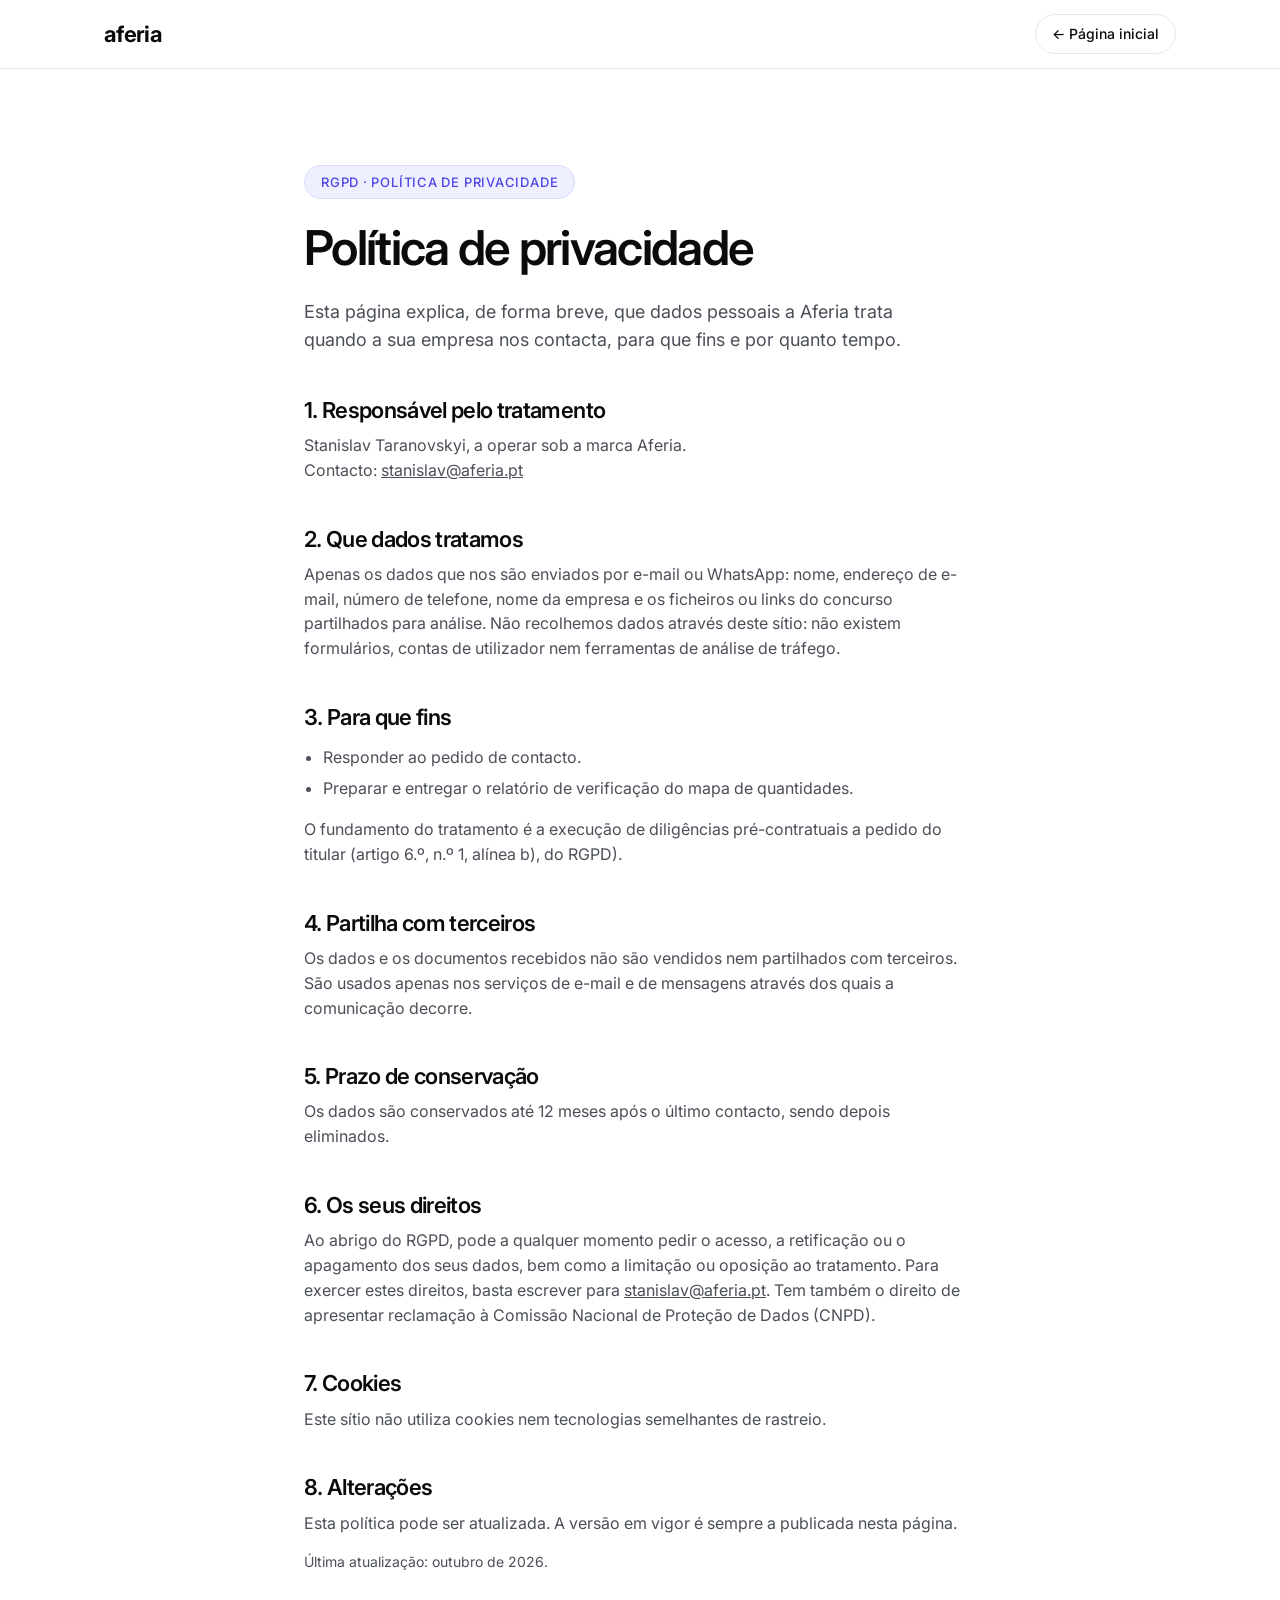
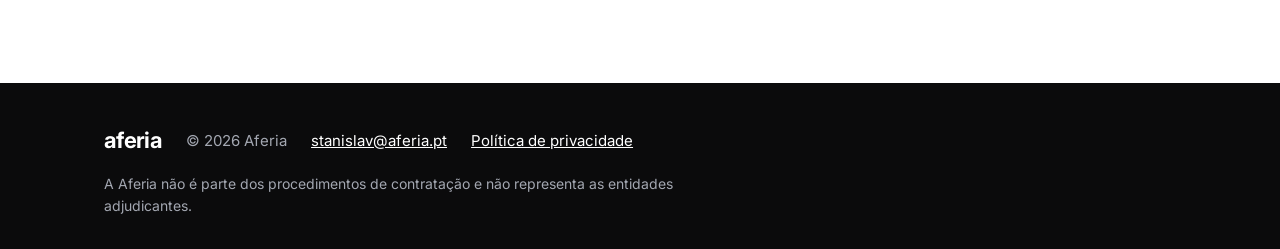
==== privacidade/index.html @ f9f96fbd "Página do concurso como demonstração: prazo encerrado, CTA para outro concurso - Prazo de E&O: «term" ====
<!DOCTYPE html>
<html lang="pt-PT">
<head>
  <meta charset="utf-8">
  <meta name="viewport" content="width=device-width, initial-scale=1">
  <title>Política de privacidade · Aferia</title>
  <meta name="description" content="Política de privacidade da Aferia: que dados tratamos, para que fins, por quanto tempo e quais os seus direitos ao abrigo do RGPD.">
  <link rel="canonical" href="https://aferia.pt/privacidade/">
  <meta name="robots" content="noindex, follow">

  <meta name="theme-color" content="#ffffff">
  <link rel="icon" href="/assets/favicon.svg" type="image/svg+xml">
  <link rel="apple-touch-icon" href="/assets/apple-touch-icon.png">

  <link rel="preconnect" href="https://fonts.googleapis.com">
  <link rel="preconnect" href="https://fonts.gstatic.com" crossorigin>
  <link rel="stylesheet" href="https://fonts.googleapis.com/css2?family=Inter:wght@400;500;600;700&display=swap">
  <link rel="stylesheet" href="/assets/styles.css">
</head>
<body>
  <a class="skip-link" href="#conteudo">Saltar para o conteúdo</a>

  <!-- ========================================================= Header -->
  <header class="header">
    <div class="container header__inner">
      <a class="brand" href="/" aria-label="Aferia — página inicial">aferia</a>
      <div class="header__spacer"></div>
      <a class="pill pill--sm" href="/">← Página inicial</a>
    </div>
  </header>

  <main id="conteudo">
    <section class="section">
      <div class="container container--narrow prose">
        <span class="eyebrow">RGPD · Política de privacidade</span>
        <h1>Política de privacidade</h1>
        <p class="lead">Esta página explica, de forma breve, que dados pessoais a Aferia trata quando a sua empresa nos contacta, para que fins e por quanto tempo.</p>

        <h2>1. Responsável pelo tratamento</h2>
        <p>Stanislav Taranovskyi, a operar sob a marca Aferia.<br>
        Contacto: <a href="mailto:stanislav@aferia.pt">stanislav@aferia.pt</a></p>

        <h2>2. Que dados tratamos</h2>
        <p>Apenas os dados que nos são enviados por e-mail ou WhatsApp: nome, endereço de e-mail, número de telefone, nome da empresa e os ficheiros ou links do concurso partilhados para análise. Não recolhemos dados através deste sítio: não existem formulários, contas de utilizador nem ferramentas de análise de tráfego.</p>

        <h2>3. Para que fins</h2>
        <ul>
          <li>Responder ao pedido de contacto.</li>
          <li>Preparar e entregar o relatório de verificação do mapa de quantidades.</li>
        </ul>
        <p>O fundamento do tratamento é a execução de diligências pré-contratuais a pedido do titular (artigo 6.º, n.º 1, alínea b), do RGPD).</p>

        <h2>4. Partilha com terceiros</h2>
        <p>Os dados e os documentos recebidos não são vendidos nem partilhados com terceiros. São usados apenas nos serviços de e-mail e de mensagens através dos quais a comunicação decorre.</p>

        <h2>5. Prazo de conservação</h2>
        <p>Os dados são conservados até 12 meses após o último contacto, sendo depois eliminados.</p>

        <h2>6. Os seus direitos</h2>
        <p>Ao abrigo do RGPD, pode a qualquer momento pedir o acesso, a retificação ou o apagamento dos seus dados, bem como a limitação ou oposição ao tratamento. Para exercer estes direitos, basta escrever para <a href="mailto:stanislav@aferia.pt">stanislav@aferia.pt</a>. Tem também o direito de apresentar reclamação à Comissão Nacional de Proteção de Dados (CNPD).</p>

        <h2>7. Cookies</h2>
        <p>Este sítio não utiliza cookies nem tecnologias semelhantes de rastreio.</p>

        <h2>8. Alterações</h2>
        <p>Esta política pode ser atualizada. A versão em vigor é sempre a publicada nesta página.</p>

        <p class="fine">Última atualização: outubro de 2026.</p>
      </div>
    </section>
  </main>

  <!-- ========================================================= Footer -->
  <footer class="footer">
    <div class="container">
      <div class="footer__row">
        <a class="brand" href="/">aferia</a>
        <span>© 2026 Aferia</span>
        <a href="mailto:stanislav@aferia.pt">stanislav@aferia.pt</a>
        <a href="/privacidade/">Política de privacidade</a>
      </div>
      <p class="fine">A Aferia não é parte dos procedimentos de contratação e não representa as entidades adjudicantes.</p>
    </div>
  </footer>
</body>
</html>
---- assets/styles.css ----
/* ==========================================================================
   Aferia — styles (Inter, white/grey sections, product-UI report card)
   Inter, centered hero, pill CTAs, product-UI shot cards, grey/white sections.
   ========================================================================== */

:root {
  --ink: #0b0b0c;
  --ink-2: #4b4f58;
  --ink-3: #8a8f9a;
  --line: #e6e8ec;
  --bg: #ffffff;
  --bg-2: #f5f6f8;
  --acc: #4f46e5;
  --acc-soft: #eef0ff;
  --acc-line: #d9dcff;
  --warn: #b45309;
  --warn-soft: #fff4e5;
  --dup: #9d174d;
  --dup-soft: #fce7f3;
  --chk: #075985;
  --chk-soft: #e0f2fe;

  --font: "Inter", system-ui, -apple-system, "Segoe UI", Roboto, sans-serif;
  --mono: ui-monospace, SFMono-Regular, Menlo, Consolas, monospace;

  --radius: 16px;
  --radius-sm: 10px;
  --container: 1120px;
  --gutter: 24px;
  --shadow: 0 30px 60px -30px rgba(15, 23, 42, 0.25), 0 1px 2px rgba(15, 23, 42, 0.06);
}

/* --------------------------------------------------------------------------
   Base
   -------------------------------------------------------------------------- */

*,
*::before,
*::after {
  box-sizing: border-box;
}

html {
  scroll-behavior: smooth;
  -webkit-text-size-adjust: 100%;
}

@media (prefers-reduced-motion: reduce) {
  html {
    scroll-behavior: auto;
  }
}

body {
  margin: 0;
  background: var(--bg);
  color: var(--ink);
  font-family: var(--font);
  font-size: 1rem;
  line-height: 1.55;
  -webkit-font-smoothing: antialiased;
  overflow-x: hidden;
}

img,
svg {
  display: block;
  max-width: 100%;
}

a {
  color: inherit;
}

p {
  margin: 0 0 1em;
}

h1,
h2,
h3 {
  margin: 0 0 0.5em;
  font-weight: 600;
  line-height: 1.1;
  letter-spacing: -0.03em;
  text-wrap: balance;
}

h1 {
  font-size: clamp(2.5rem, 1.6rem + 3.6vw, 3.875rem);
  line-height: 1.06;
  letter-spacing: -0.035em;
}

h2 {
  font-size: clamp(1.875rem, 1.3rem + 2vw, 2.625rem);
}

h3 {
  font-size: 1.125rem;
  letter-spacing: -0.01em;
}

.mono {
  font-family: var(--mono);
}

:focus-visible {
  outline: 2px solid var(--acc);
  outline-offset: 3px;
  border-radius: 4px;
}

.skip-link {
  position: absolute;
  top: -100px;
  left: 16px;
  z-index: 100;
  padding: 10px 14px;
  background: var(--ink);
  color: #fff;
  border-radius: 999px;
}
.skip-link:focus {
  top: 12px;
}

.container {
  width: 100%;
  max-width: var(--container);
  margin-inline: auto;
  padding-inline: var(--gutter);
}

.container--narrow {
  max-width: 760px;
}

/* --------------------------------------------------------------------------
   Pills (buttons)
   -------------------------------------------------------------------------- */

.pill {
  display: inline-flex;
  align-items: center;
  justify-content: center;
  gap: 8px;
  min-height: 46px;
  padding: 0 20px;
  border: 1px solid var(--line);
  border-radius: 999px;
  background: #fff;
  color: var(--ink);
  font: inherit;
  font-size: 0.9375rem;
  font-weight: 500;
  line-height: 1.2;
  text-decoration: none;
  cursor: pointer;
  white-space: nowrap;
  transition: background-color 0.15s, border-color 0.15s;
}
.pill:hover {
  border-color: var(--ink-3);
  background: var(--bg-2);
}
.pill svg {
  width: 14px;
  height: 14px;
  flex: none;
}
.pill--dark {
  background: var(--ink);
  border-color: var(--ink);
  color: #fff;
}
.pill--dark:hover {
  background: #26262a;
  border-color: #26262a;
}
.pill--sm {
  min-height: 40px;
  padding: 0 16px;
  font-size: 0.875rem;
}

.ctas {
  display: flex;
  flex-wrap: wrap;
  gap: 12px;
}
.ctas--center {
  justify-content: center;
}
@media (max-width: 559px) {
  .ctas .pill {
    flex: 1 1 100%;
    white-space: normal;
    text-align: center;
  }
}

/* --------------------------------------------------------------------------
   Header
   -------------------------------------------------------------------------- */

.header {
  position: sticky;
  top: 0;
  z-index: 50;
  background: rgba(255, 255, 255, 0.9);
  backdrop-filter: saturate(140%) blur(10px);
  -webkit-backdrop-filter: saturate(140%) blur(10px);
  border-bottom: 1px solid var(--line);
}

.header__inner {
  display: flex;
  align-items: center;
  gap: 36px;
  min-height: 68px;
}

.brand {
  font-weight: 700;
  font-size: 1.375rem;
  letter-spacing: -0.03em;
  text-decoration: none;
}

.nav {
  display: none;
  gap: 26px;
}
.nav a {
  color: var(--ink);
  text-decoration: none;
  font-size: 0.9375rem;
  font-weight: 500;
}
.nav a:hover {
  color: var(--ink-2);
}

.header__spacer {
  flex: 1;
}

.header .pill--header {
  display: none;
}

.nav-toggle {
  display: inline-flex;
  align-items: center;
  justify-content: center;
  width: 44px;
  height: 44px;
  border: 1px solid var(--line);
  border-radius: 999px;
  background: #fff;
  color: var(--ink);
  cursor: pointer;
}
.nav-toggle svg {
  width: 22px;
  height: 22px;
}
.nav-toggle .icon-close {
  display: none;
}
.nav-toggle[aria-expanded="true"] .icon-menu {
  display: none;
}
.nav-toggle[aria-expanded="true"] .icon-close {
  display: block;
}

@media (min-width: 900px) {
  .nav {
    display: flex;
  }
  .nav-toggle {
    display: none;
  }
  .header .pill--header {
    display: inline-flex;
  }
}

.mobile-menu {
  display: none;
  border-top: 1px solid var(--line);
  background: #fff;
}
.mobile-menu.is-open {
  display: block;
}
.mobile-menu ul {
  list-style: none;
  margin: 0;
  padding: 8px 0 16px;
}
.mobile-menu a:not(.pill) {
  display: block;
  padding: 12px 0;
  font-size: 1.0625rem;
  font-weight: 500;
  text-decoration: none;
  border-bottom: 1px solid var(--line);
}
.mobile-menu .pill {
  width: 100%;
  margin-top: 16px;
}
@media (min-width: 900px) {
  .mobile-menu {
    display: none !important;
  }
}

/* --------------------------------------------------------------------------
   Sections
   -------------------------------------------------------------------------- */

.section {
  padding-block: clamp(64px, 4rem + 3vw, 96px);
}
.section--grey {
  background: var(--bg-2);
}

.section__head {
  max-width: 720px;
  margin: 0 auto clamp(32px, 2rem + 1.5vw, 48px);
  text-align: center;
}
.section__head .lead {
  margin-inline: auto;
}

.eyebrow {
  display: inline-block;
  margin-bottom: 24px;
  padding: 6px 16px;
  border: 1px solid var(--acc-line);
  border-radius: 999px;
  background: var(--acc-soft);
  color: var(--acc);
  font-size: 0.8125rem;
  font-weight: 500;
  letter-spacing: 0.06em;
  text-transform: uppercase;
}

.lead {
  font-size: 1.125rem;
  color: var(--ink-2);
  max-width: 640px;
}

.muted {
  color: var(--ink-2);
}
.small {
  font-size: 0.9375rem;
}
.fine {
  font-size: 0.875rem;
  color: var(--ink-3);
}

/* --------------------------------------------------------------------------
   Hero
   -------------------------------------------------------------------------- */

.hero {
  padding: clamp(56px, 3rem + 4vw, 96px) 0 64px;
  text-align: center;
}
.hero h1 {
  max-width: 16ch;
  margin: 0 auto 22px;
}
.hero .lead {
  margin: 0 auto 32px;
  font-size: 1.1875rem;
}
.hero__note {
  margin-top: 22px;
  font-size: 0.875rem;
  color: var(--ink-3);
}

/* --------------------------------------------------------------------------
   Shot (product-UI card)
   -------------------------------------------------------------------------- */

.shot {
  margin: 56px auto 0;
  max-width: 1000px;
  background: #fff;
  border: 1px solid var(--line);
  border-radius: var(--radius);
  box-shadow: var(--shadow);
  overflow: hidden;
  text-align: left;
}

.app {
  display: grid;
  grid-template-columns: 56px minmax(0, 1fr);
}
.app__side {
  border-right: 1px solid var(--line);
  background: #fafbfc;
  padding: 14px 0;
  display: flex;
  flex-direction: column;
  align-items: center;
  gap: 18px;
}
.app__side .v {
  width: 28px;
  height: 28px;
  border-radius: 7px;
  background: var(--ink);
  color: #fff;
  font-weight: 700;
  font-size: 0.8125rem;
  display: grid;
  place-items: center;
}
.app__side i {
  width: 18px;
  height: 18px;
  border: 1.5px solid #c3c7d0;
  border-radius: 4px;
  display: block;
}
.app__main {
  min-width: 0;
}

.app__top {
  display: flex;
  align-items: center;
  justify-content: space-between;
  gap: 12px;
  padding: 16px 22px;
  border-bottom: 1px solid var(--line);
}
.crumb {
  font-size: 0.9375rem;
  color: var(--ink-3);
  min-width: 0;
}
.crumb b {
  color: var(--ink);
  font-weight: 600;
}
.chip {
  flex: none;
  font-size: 0.75rem;
  font-weight: 500;
  padding: 4px 10px;
  border-radius: 999px;
  background: var(--acc-soft);
  color: var(--acc);
  white-space: nowrap;
}

.kpis {
  display: grid;
  grid-template-columns: repeat(4, minmax(0, 1fr));
  border-bottom: 1px solid var(--line);
}
.kpis div {
  padding: 16px 22px;
  border-right: 1px solid var(--line);
}
.kpis div:last-child {
  border-right: 0;
}
.kpis b {
  display: block;
  font-size: 1.5rem;
  font-weight: 600;
  letter-spacing: -0.02em;
}
.kpis span {
  font-size: 0.75rem;
  color: var(--ink-3);
}

/* Findings table (inside shot) */
.findings {
  width: 100%;
  border-collapse: collapse;
  font-size: 0.875rem;
  line-height: 1.5;
}
.findings th {
  text-align: left;
  font-weight: 500;
  color: var(--ink-3);
  font-size: 0.75rem;
  padding: 12px 22px;
  border-bottom: 1px solid var(--line);
  background: #fafbfc;
}
.findings td {
  padding: 16px 22px;
  border-bottom: 1px solid var(--line);
  vertical-align: top;
}
.findings tr:last-child td {
  border-bottom: 0;
}
.findings .art {
  font-weight: 600;
  white-space: nowrap;
  width: 1%;
}
.findings .art small {
  display: block;
  font-weight: 400;
  color: var(--ink-3);
  white-space: normal;
  font-size: 0.75rem;
  margin-top: 2px;
  max-width: 160px;
}
.tag {
  display: inline-block;
  font-size: 0.75rem;
  font-weight: 500;
  padding: 3px 9px;
  border-radius: 999px;
  background: var(--warn-soft);
  color: var(--warn);
  white-space: nowrap;
}
.tag--dup {
  background: var(--dup-soft);
  color: var(--dup);
}
.tag--chk {
  background: var(--chk-soft);
  color: var(--chk);
}
.findings .impact {
  color: var(--ink-2);
}
.findings .src {
  font-size: 0.75rem;
  color: var(--ink-3);
  white-space: nowrap;
}

@media (max-width: 819px) {
  .app {
    grid-template-columns: minmax(0, 1fr);
  }
  .app__side {
    display: none;
  }
  .kpis {
    grid-template-columns: repeat(2, minmax(0, 1fr));
  }
  .kpis div {
    border-bottom: 1px solid var(--line);
  }
  .kpis div:nth-child(2n) {
    border-right: 0;
  }
  .kpis div:nth-last-child(-n + 2) {
    border-bottom: 0;
  }
  .findings thead {
    display: none;
  }
  .findings tr {
    display: block;
    border-bottom: 1px solid var(--line);
    padding: 10px 0;
  }
  .findings tr:last-child {
    border-bottom: 0;
  }
  .findings td {
    display: block;
    padding: 6px 18px;
    border: 0;
  }
  .findings td[data-label]::before {
    content: attr(data-label);
    display: block;
    margin-bottom: 2px;
    font-size: 0.6875rem;
    color: var(--ink-3);
  }
  .findings .art {
    width: auto;
    white-space: normal;
  }
  .findings .art small {
    max-width: none;
  }
  .findings .src {
    white-space: normal;
  }
}

/* --------------------------------------------------------------------------
   Cards
   -------------------------------------------------------------------------- */

.cards {
  display: grid;
  grid-template-columns: minmax(0, 1fr);
  gap: 18px;
}
@media (min-width: 720px) {
  .cards--3 {
    grid-template-columns: repeat(3, minmax(0, 1fr));
  }
  .cards--2 {
    grid-template-columns: repeat(2, minmax(0, 1fr));
  }
}

.card {
  background: #fff;
  border: 1px solid var(--line);
  border-radius: var(--radius);
  padding: 28px;
}
.card h3 {
  margin: 0 0 8px;
}
.card p {
  margin: 0;
  color: var(--ink-2);
  font-size: 0.9375rem;
}
.card__icon {
  width: 36px;
  height: 36px;
  border: 1.5px solid var(--ink);
  border-radius: 50%;
  display: grid;
  place-items: center;
  margin-bottom: 22px;
  font-weight: 600;
  font-size: 0.8125rem;
}
.card__icon svg {
  width: 18px;
  height: 18px;
}
.card__num {
  display: inline-grid;
  place-items: center;
  width: 36px;
  height: 36px;
  margin-bottom: 22px;
  border-radius: 50%;
  background: var(--ink);
  color: #fff;
  font-weight: 600;
  font-size: 0.875rem;
}

/* --------------------------------------------------------------------------
   Exemplo (full table in a shot-style card)
   -------------------------------------------------------------------------- */

.shot--plain {
  margin-top: 0;
}
.shot--plain .findings .art {
  width: auto;
}
.shot--plain .findings .art small {
  max-width: 200px;
}

.callout {
  max-width: 1000px;
  margin: 20px auto 0;
  background: #fff;
  border: 1px solid var(--line);
  border-radius: 12px;
  padding: 20px 24px;
  font-size: 0.9375rem;
  color: var(--ink-2);
}
.callout p {
  margin: 0;
}
.callout b {
  color: var(--ink);
}

/* --------------------------------------------------------------------------
   Preço
   -------------------------------------------------------------------------- */

.price {
  max-width: 640px;
  margin: 0 auto;
  padding: clamp(28px, 2rem + 1vw, 44px);
  background: #fff;
  border: 1px solid var(--line);
  border-radius: var(--radius);
  text-align: center;
}
.price__badge {
  display: inline-block;
  margin-bottom: 16px;
  padding: 4px 12px;
  border-radius: 999px;
  background: var(--acc-soft);
  color: var(--acc);
  font-size: 0.75rem;
  font-weight: 500;
  letter-spacing: 0.06em;
  text-transform: uppercase;
}
.price h3 {
  font-size: clamp(1.5rem, 1.2rem + 1vw, 2rem);
  margin-bottom: 10px;
}
.price p {
  color: var(--ink-2);
}
.price .ctas {
  margin-top: 24px;
}

/* --------------------------------------------------------------------------
   Quem somos
   -------------------------------------------------------------------------- */

.about {
  display: grid;
  grid-template-columns: minmax(0, 1fr);
  gap: 28px;
}
@media (min-width: 820px) {
  .about {
    grid-template-columns: minmax(0, 1.2fr) minmax(0, 1fr);
    gap: 48px;
  }
}
.about__facts {
  display: grid;
  grid-template-columns: minmax(0, 1fr);
  gap: 12px;
  align-content: start;
}
.fact {
  padding: 16px 18px;
  border: 1px solid var(--line);
  border-radius: 12px;
  background: #fff;
}
.fact__label {
  display: block;
  font-size: 0.75rem;
  letter-spacing: 0.06em;
  text-transform: uppercase;
  color: var(--ink-3);
  margin-bottom: 4px;
}
.fact p {
  margin: 0;
  font-size: 0.9375rem;
}

/* --------------------------------------------------------------------------
   FAQ
   -------------------------------------------------------------------------- */

.faq {
  display: grid;
  grid-template-columns: minmax(0, 1fr);
  gap: 10px;
}
.faq details {
  background: #fff;
  border: 1px solid var(--line);
  border-radius: 12px;
}
.faq summary {
  display: flex;
  align-items: center;
  justify-content: space-between;
  gap: 16px;
  padding: 18px 20px;
  font-weight: 600;
  cursor: pointer;
  list-style: none;
}
.faq summary::-webkit-details-marker {
  display: none;
}
.faq summary::after {
  content: "+";
  flex: none;
  width: 24px;
  height: 24px;
  display: grid;
  place-items: center;
  font-weight: 400;
  color: var(--ink-2);
  border: 1px solid var(--line);
  border-radius: 50%;
}
.faq details[open] summary::after {
  content: "–";
}
.faq details > div {
  padding: 0 20px 18px;
  color: var(--ink-2);
  font-size: 0.9375rem;
}
.faq details > div p:last-child {
  margin: 0;
}

/* --------------------------------------------------------------------------
   Contacto
   -------------------------------------------------------------------------- */

.contact {
  text-align: center;
}
.contact__meta {
  margin-top: 20px;
}

/* --------------------------------------------------------------------------
   Tender page (concursos/*)
   -------------------------------------------------------------------------- */

.tender-head {
  padding: clamp(40px, 2rem + 3vw, 64px) 0 clamp(32px, 2rem + 1vw, 48px);
}
.tender-head h1 {
  max-width: 22ch;
  margin: 0 0 24px;
  font-size: clamp(1.75rem, 1.2rem + 2.4vw, 2.75rem);
}

.breadcrumb {
  display: flex;
  flex-wrap: wrap;
  gap: 8px;
  margin: 0 0 20px;
  padding: 0;
  list-style: none;
  font-size: 0.8125rem;
  color: var(--ink-3);
}
.breadcrumb li + li::before {
  content: "/";
  margin-right: 8px;
  color: var(--line);
}
.breadcrumb a {
  color: var(--ink-2);
  text-decoration: none;
}
.breadcrumb a:hover {
  text-decoration: underline;
}

.meta {
  display: grid;
  grid-template-columns: minmax(0, 1fr);
  gap: 12px;
  margin: 0;
}
@media (min-width: 560px) {
  .meta {
    grid-template-columns: repeat(2, minmax(0, 1fr));
  }
}
@media (min-width: 960px) {
  .meta {
    grid-template-columns: repeat(4, minmax(0, 1fr));
  }
}
.meta div {
  padding: 16px 18px;
  background: #fff;
  border: 1px solid var(--line);
  border-radius: 12px;
}
.meta dt {
  font-size: 0.75rem;
  letter-spacing: 0.06em;
  text-transform: uppercase;
  color: var(--ink-3);
  margin-bottom: 4px;
}
.meta dd {
  margin: 0;
  font-weight: 600;
}

.deadline {
  display: inline-flex;
  flex-wrap: wrap;
  align-items: center;
  gap: 10px;
  margin: 16px 0 0;
  padding: 10px 16px;
  border-radius: 999px;
  background: var(--bg-2);
  border: 1px solid var(--line);
  color: var(--ink-2);
  font-size: 0.9375rem;
  font-weight: 400;
}
.deadline strong {
  font-weight: 600;
  color: var(--ink);
}
.deadline svg {
  width: 18px;
  height: 18px;
  flex: none;
}

.note-tag {
  display: inline-flex;
  align-items: center;
  gap: 8px;
  margin: 0 0 16px;
  padding: 6px 12px;
  border-radius: 999px;
  background: var(--bg-2);
  border: 1px solid var(--line);
  color: var(--ink-2);
  font-size: 0.8125rem;
}
.note-tag svg {
  width: 14px;
  height: 14px;
  flex: none;
}

.section__head--left {
  text-align: left;
  margin-inline: 0;
}
.section__head--left .lead {
  margin-inline: 0;
}

.exemplo__more {
  max-width: 1000px;
  margin: 20px auto 0;
  font-size: 0.9375rem;
}
.exemplo__more a {
  color: var(--ink-2);
  text-decoration: underline;
  text-underline-offset: 4px;
  text-decoration-color: var(--line);
}
.exemplo__more a:hover {
  color: var(--ink);
}

/* --------------------------------------------------------------------------
   Prose (privacidade)
   -------------------------------------------------------------------------- */

.prose {
  max-width: 720px;
}
.prose h1 {
  font-size: clamp(2rem, 1.4rem + 2.4vw, 3rem);
}
.prose h2 {
  font-size: 1.375rem;
  margin-top: 2em;
}
.prose ul {
  padding-left: 1.2em;
}
.prose li {
  margin-bottom: 0.4em;
}
.prose p,
.prose li {
  color: var(--ink-2);
}
.prose .lead {
  color: var(--ink-2);
}

/* --------------------------------------------------------------------------
   Footer
   -------------------------------------------------------------------------- */

.footer {
  padding: 40px 0 32px;
  background: var(--ink);
  color: #a3a7b1;
  font-size: 0.9375rem;
}
.footer a {
  color: #fff;
}
.footer__row {
  display: flex;
  flex-wrap: wrap;
  align-items: center;
  gap: 8px 24px;
  margin-bottom: 16px;
}
.footer__row .brand {
  color: #fff;
}
.footer .fine {
  color: #a3a7b1;
  margin: 0;
  max-width: 70ch;
}
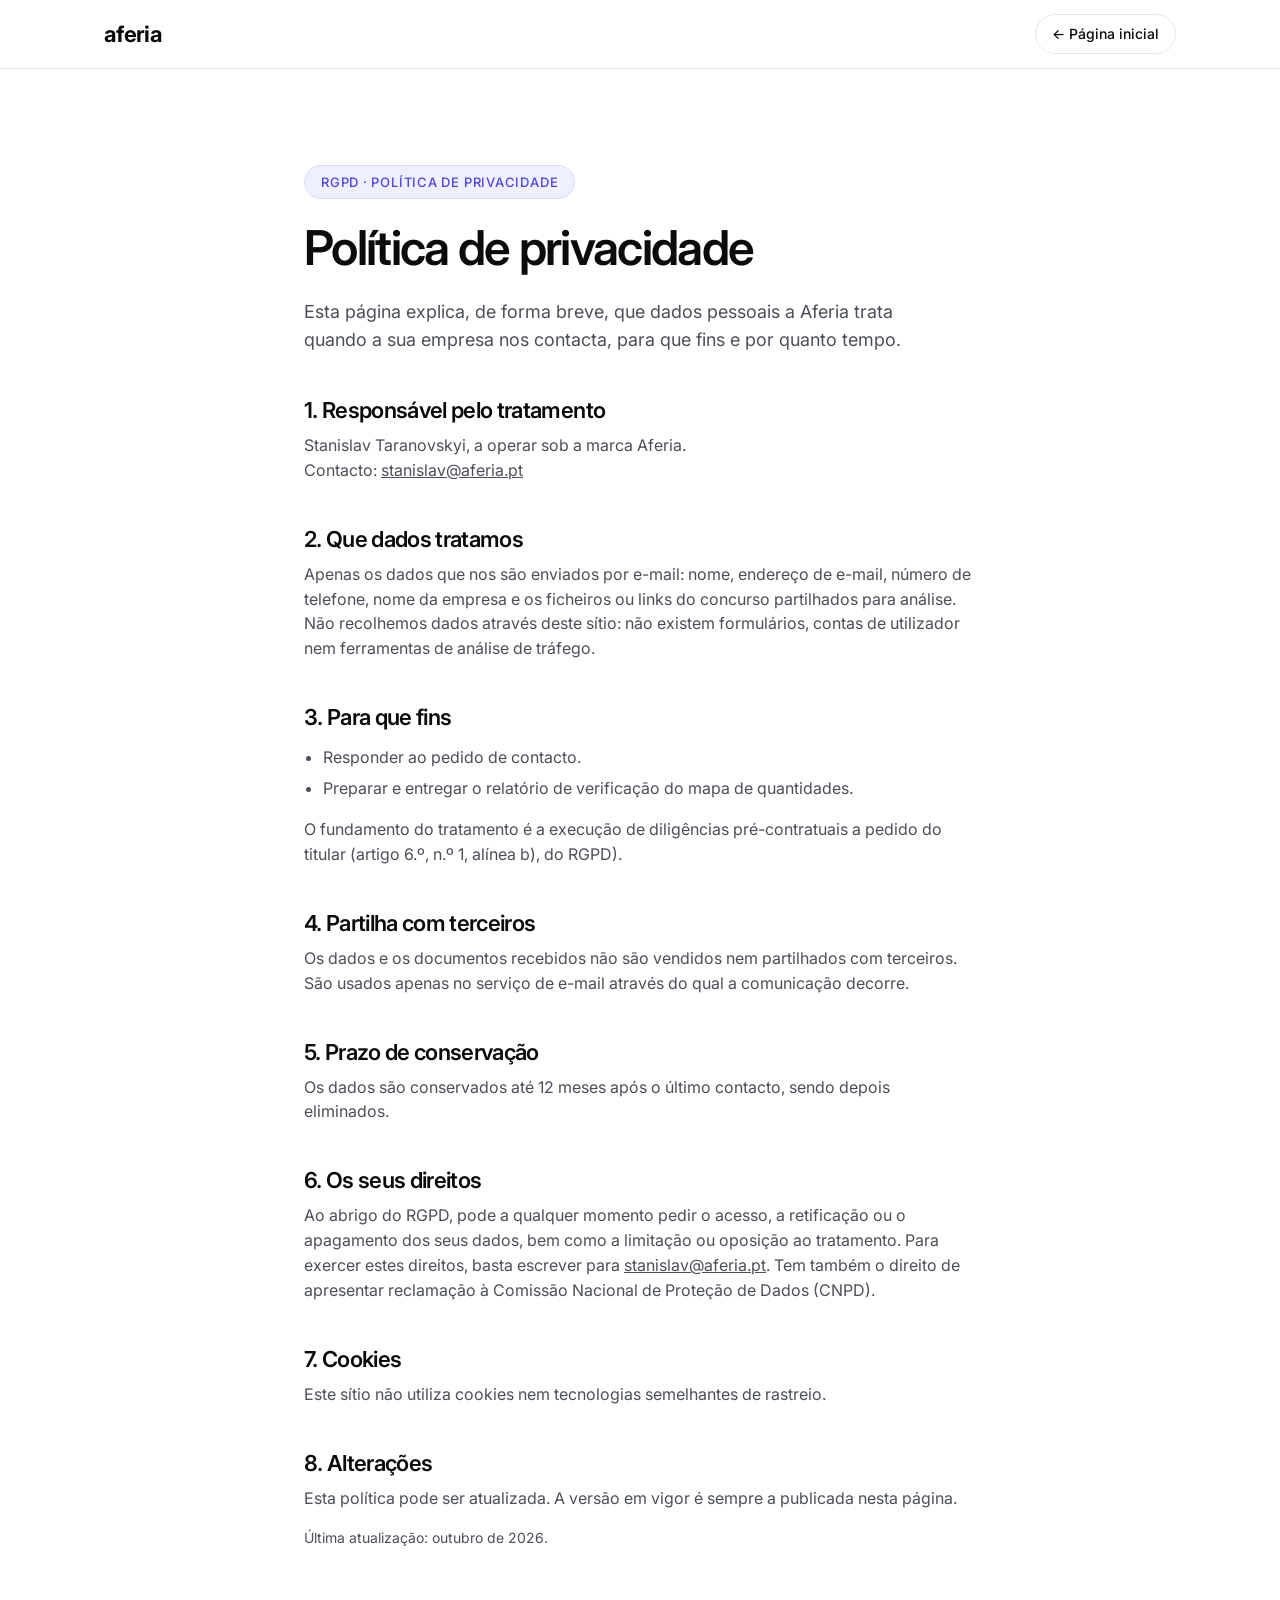
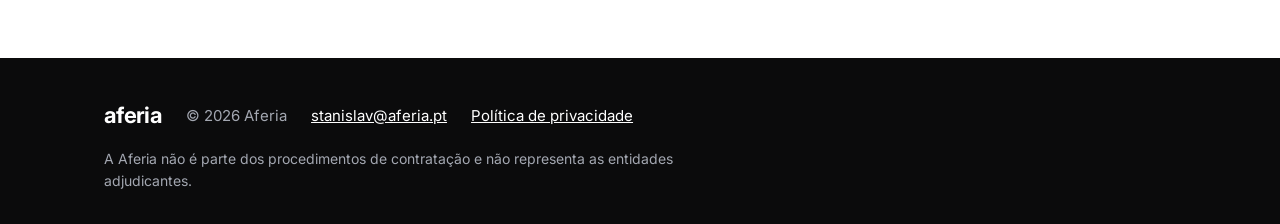
==== commit 332ebe16: "Remover WhatsApp: contacto apenas por e-mail Botões wa.me retirados da página inicial e da página do" ====
--- a/privacidade/index.html
+++ b/privacidade/index.html
@@ -41,7 +41,7 @@
         Contacto: <a href="mailto:stanislav@aferia.pt">stanislav@aferia.pt</a></p>
 
         <h2>2. Que dados tratamos</h2>
-        <p>Apenas os dados que nos são enviados por e-mail ou WhatsApp: nome, endereço de e-mail, número de telefone, nome da empresa e os ficheiros ou links do concurso partilhados para análise. Não recolhemos dados através deste sítio: não existem formulários, contas de utilizador nem ferramentas de análise de tráfego.</p>
+        <p>Apenas os dados que nos são enviados por e-mail: nome, endereço de e-mail, número de telefone, nome da empresa e os ficheiros ou links do concurso partilhados para análise. Não recolhemos dados através deste sítio: não existem formulários, contas de utilizador nem ferramentas de análise de tráfego.</p>
 
         <h2>3. Para que fins</h2>
         <ul>
@@ -51,7 +51,7 @@
         <p>O fundamento do tratamento é a execução de diligências pré-contratuais a pedido do titular (artigo 6.º, n.º 1, alínea b), do RGPD).</p>
 
         <h2>4. Partilha com terceiros</h2>
-        <p>Os dados e os documentos recebidos não são vendidos nem partilhados com terceiros. São usados apenas nos serviços de e-mail e de mensagens através dos quais a comunicação decorre.</p>
+        <p>Os dados e os documentos recebidos não são vendidos nem partilhados com terceiros. São usados apenas no serviço de e-mail através do qual a comunicação decorre.</p>
 
         <h2>5. Prazo de conservação</h2>
         <p>Os dados são conservados até 12 meses após o último contacto, sendo depois eliminados.</p>
--- a/assets/styles.css
+++ b/assets/styles.css
@@ -230,13 +230,14 @@
 
 .nav {
   display: none;
-  gap: 26px;
+  gap: 18px;
 }
 .nav a {
   color: var(--ink);
   text-decoration: none;
-  font-size: 0.9375rem;
+  font-size: 0.875rem;
   font-weight: 500;
+  white-space: nowrap;
 }
 .nav a:hover {
   color: var(--ink-2);
@@ -276,7 +277,8 @@
   display: block;
 }
 
-@media (min-width: 900px) {
+/* Desktop nav from 1140px: the six labels need ~720px beside the logo and CTA */
+@media (min-width: 1140px) {
   .nav {
     display: flex;
   }
@@ -313,7 +315,7 @@
   width: 100%;
   margin-top: 16px;
 }
-@media (min-width: 900px) {
+@media (min-width: 1140px) {
   .mobile-menu {
     display: none !important;
   }
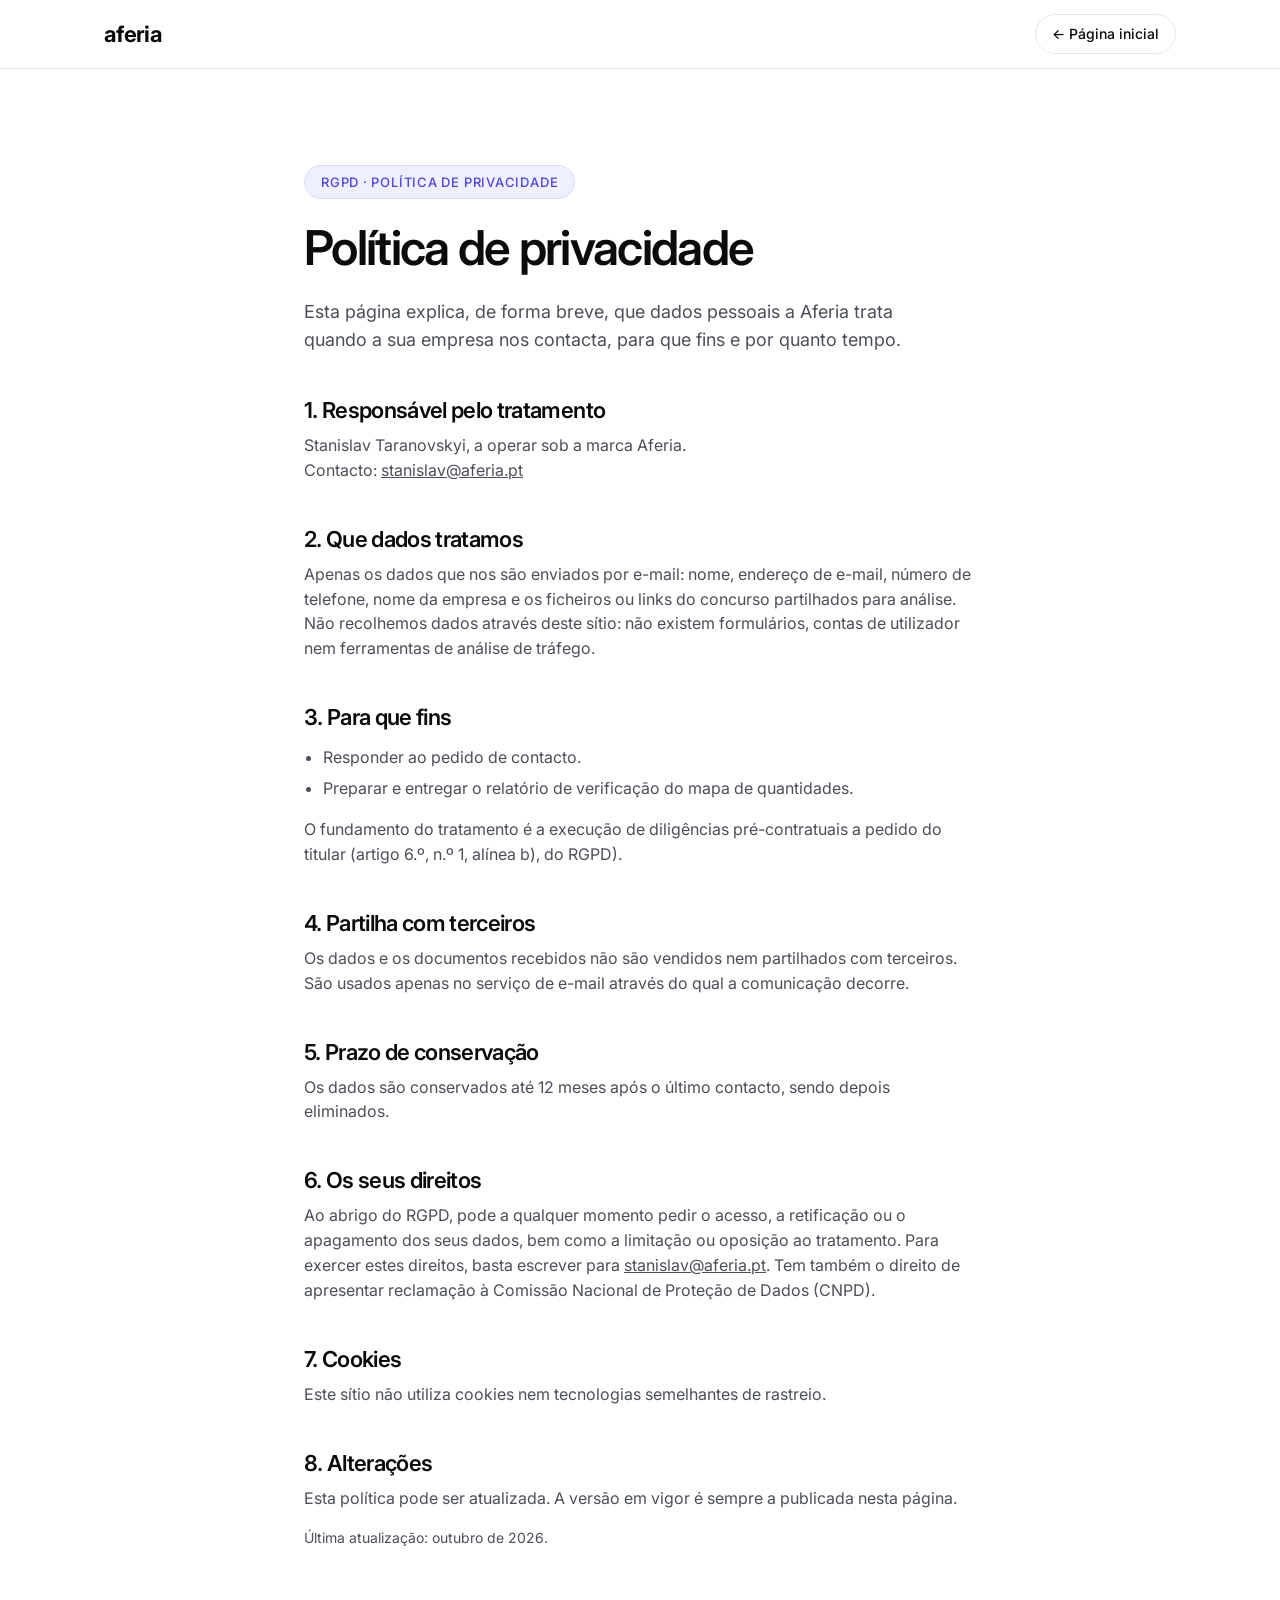
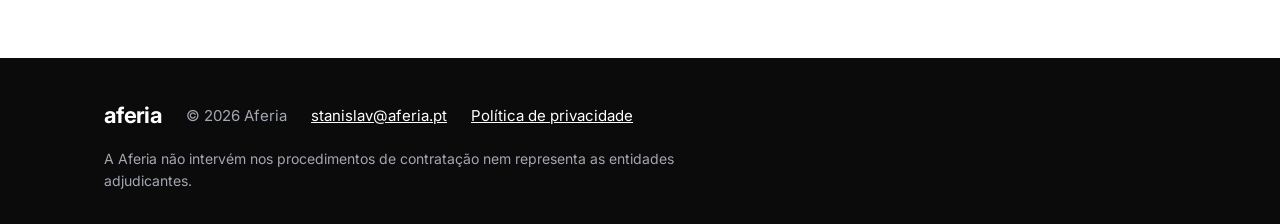
==== commit 66c04cdc: "Aviso: «não intervém nos procedimentos de contratação nem representa…» Co-Authored-By: Claude Fable " ====
--- a/privacidade/index.html
+++ b/privacidade/index.html
@@ -23,7 +23,7 @@
   <!-- ========================================================= Header -->
   <header class="header">
     <div class="container header__inner">
-      <a class="brand" href="/" aria-label="Aferia — página inicial">aferia</a>
+      <a class="brand" href="/" aria-label="Aferia, página inicial">aferia</a>
       <div class="header__spacer"></div>
       <a class="pill pill--sm" href="/">← Página inicial</a>
     </div>
@@ -79,7 +79,7 @@
         <a href="mailto:stanislav@aferia.pt">stanislav@aferia.pt</a>
         <a href="/privacidade/">Política de privacidade</a>
       </div>
-      <p class="fine">A Aferia não é parte dos procedimentos de contratação e não representa as entidades adjudicantes.</p>
+      <p class="fine">A Aferia não intervém nos procedimentos de contratação nem representa as entidades adjudicantes.</p>
     </div>
   </footer>
 </body>
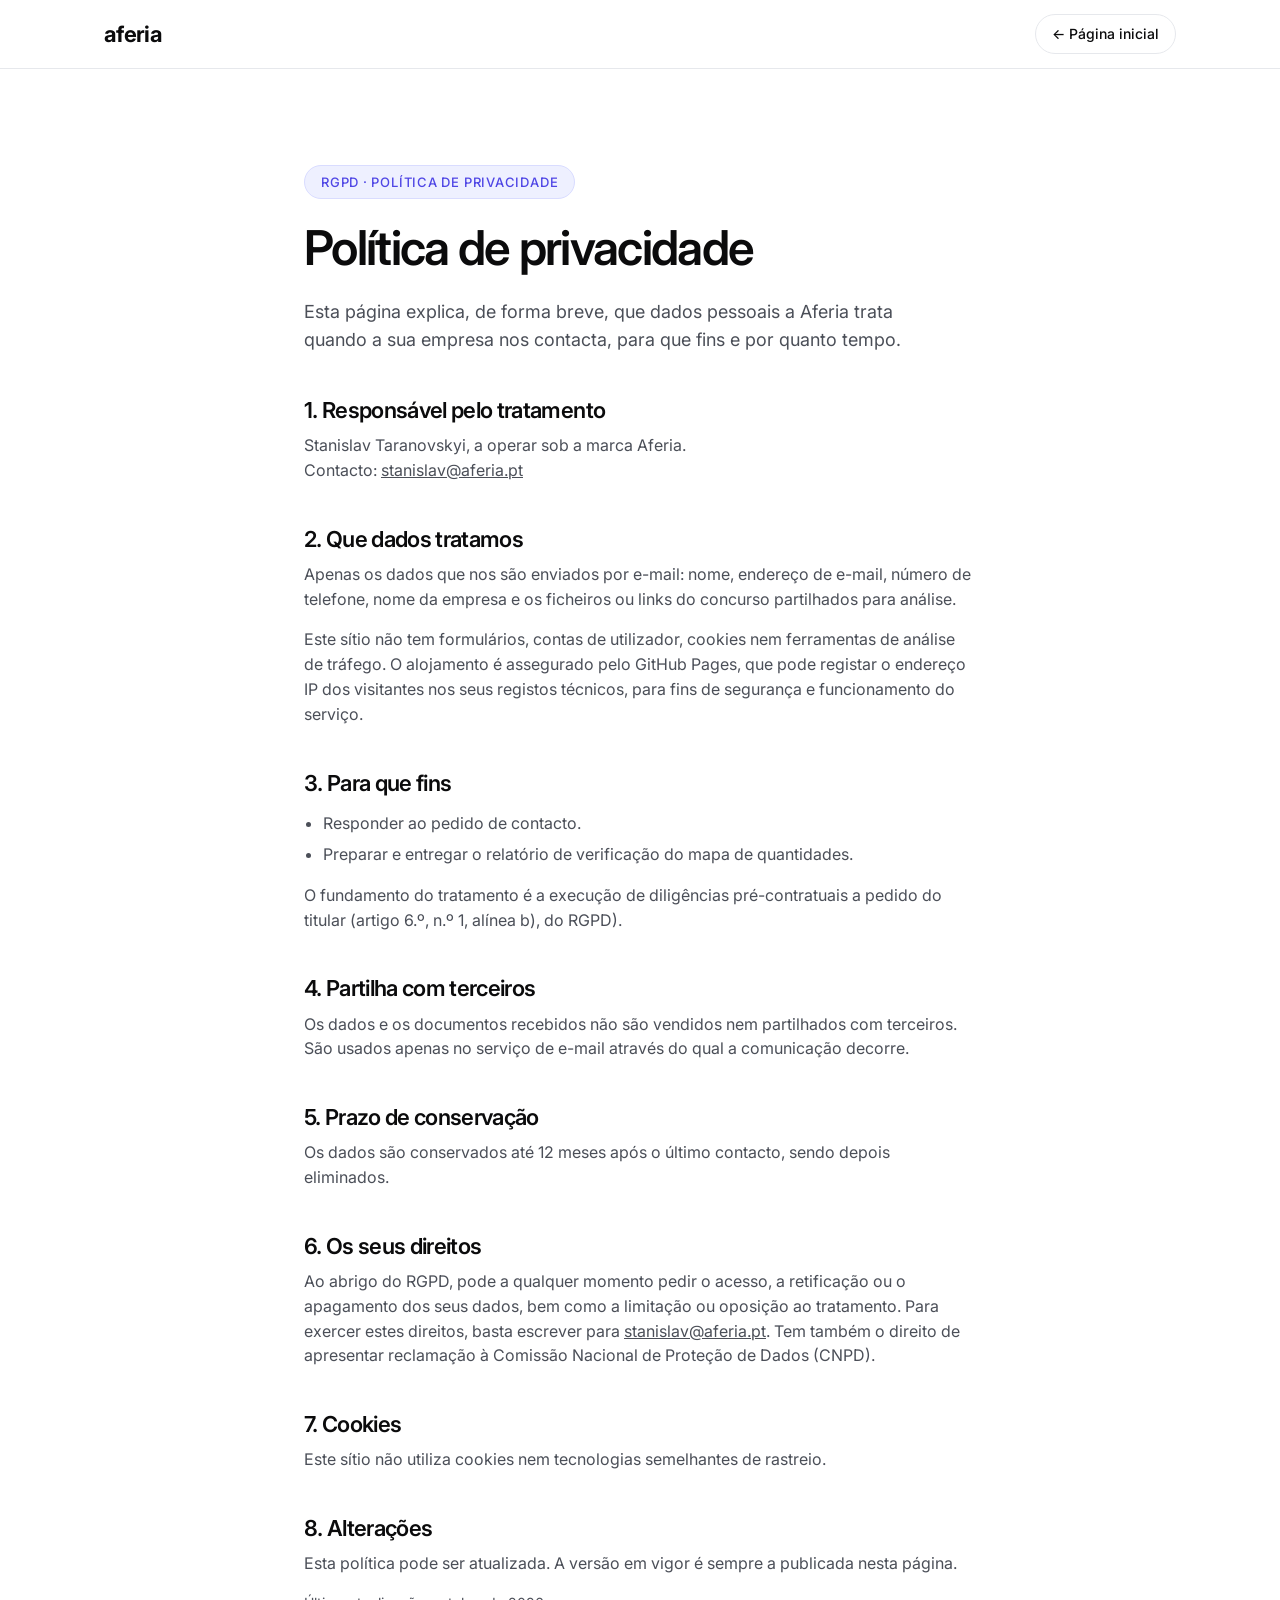
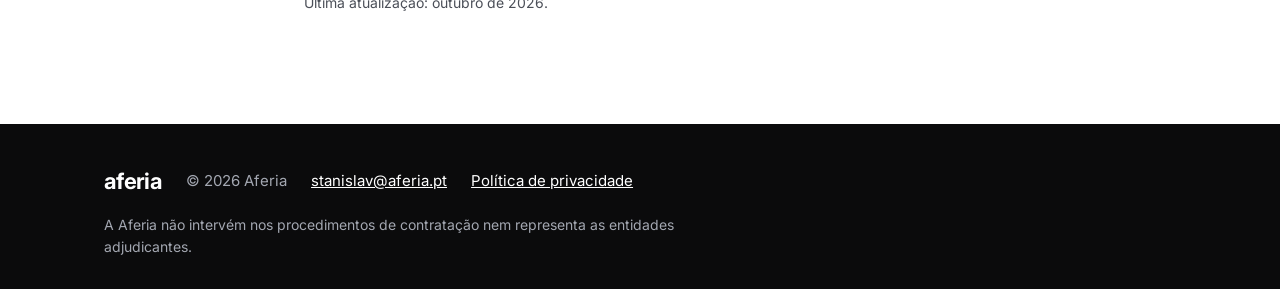
==== commit 709476f6: "Privacidade: secção 2 revista (alojamento GitHub Pages, registos de IP) Co-Authored-By: Claude Fable" ====
--- a/privacidade/index.html
+++ b/privacidade/index.html
@@ -41,7 +41,8 @@
         Contacto: <a href="mailto:stanislav@aferia.pt">stanislav@aferia.pt</a></p>
 
         <h2>2. Que dados tratamos</h2>
-        <p>Apenas os dados que nos são enviados por e-mail: nome, endereço de e-mail, número de telefone, nome da empresa e os ficheiros ou links do concurso partilhados para análise. Não recolhemos dados através deste sítio: não existem formulários, contas de utilizador nem ferramentas de análise de tráfego.</p>
+        <p>Apenas os dados que nos são enviados por e-mail: nome, endereço de e-mail, número de telefone, nome da empresa e os ficheiros ou links do concurso partilhados para análise.</p>
+        <p>Este sítio não tem formulários, contas de utilizador, cookies nem ferramentas de análise de tráfego. O alojamento é assegurado pelo GitHub Pages, que pode registar o endereço IP dos visitantes nos seus registos técnicos, para fins de segurança e funcionamento do serviço.</p>
 
         <h2>3. Para que fins</h2>
         <ul>
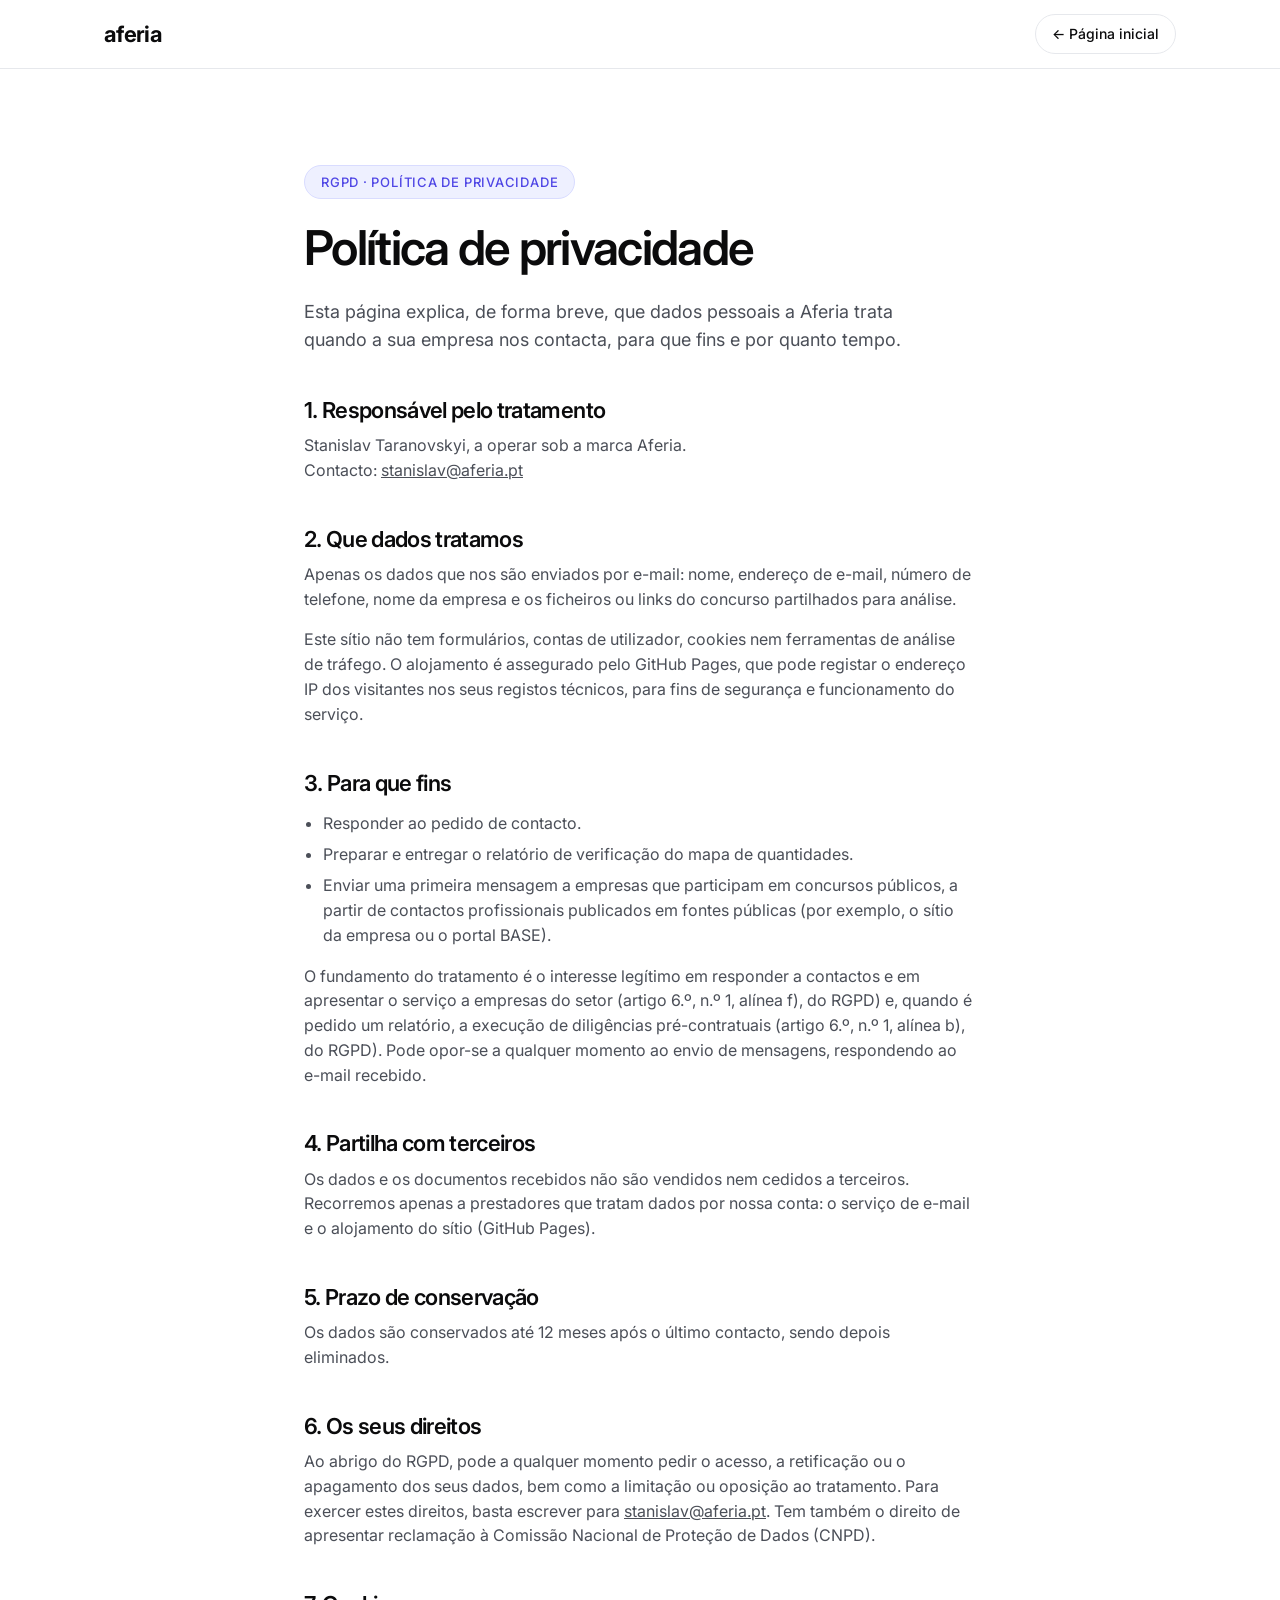
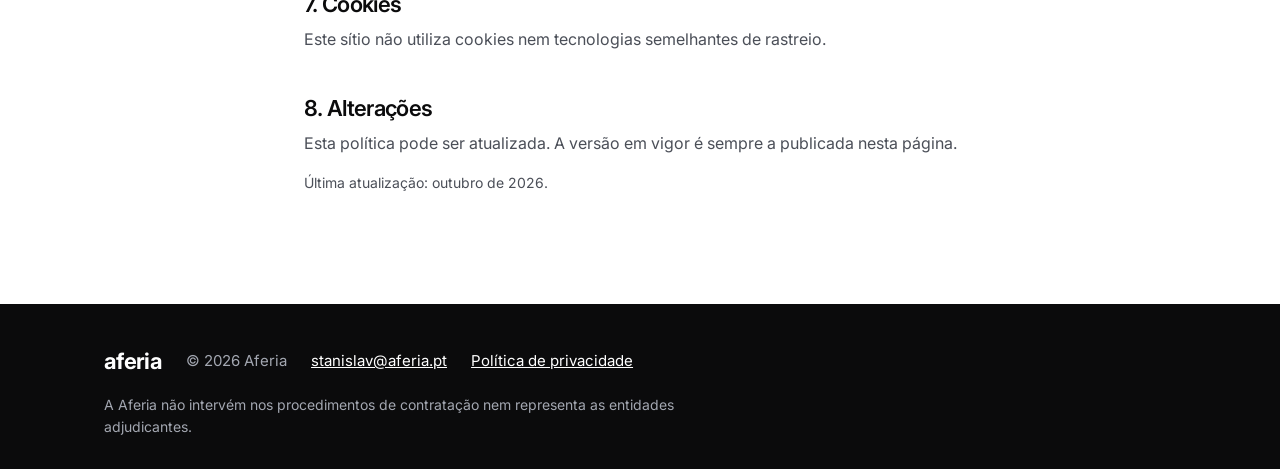
==== commit a2b285e2: "Privacidade: secções 3–5 revistas (interesse legítimo, prestadores, prazo) Co-Authored-By: Claude Fa" ====
--- a/privacidade/index.html
+++ b/privacidade/index.html
@@ -48,11 +48,14 @@
         <ul>
           <li>Responder ao pedido de contacto.</li>
           <li>Preparar e entregar o relatório de verificação do mapa de quantidades.</li>
+          <li>Enviar uma primeira mensagem a empresas que participam em concursos públicos, a partir de contactos profissionais publicados em fontes públicas (por exemplo, o sítio da empresa ou o portal BASE).</li>
         </ul>
-        <p>O fundamento do tratamento é a execução de diligências pré-contratuais a pedido do titular (artigo 6.º, n.º 1, alínea b), do RGPD).</p>
+        <p>O fundamento do tratamento é o interesse legítimo em responder a contactos e em apresentar o serviço a empresas do setor (artigo 6.º, n.º 1, alínea f), do RGPD) e, quando é pedido um relatório, a execução de diligências pré-contratuais (artigo 6.º, n.º 1, alínea b), do RGPD). Pode opor-se a qualquer momento ao envio de mensagens, respondendo ao e-mail recebido.</p>
 
         <h2>4. Partilha com terceiros</h2>
-        <p>Os dados e os documentos recebidos não são vendidos nem partilhados com terceiros. São usados apenas no serviço de e-mail através do qual a comunicação decorre.</p>
+        <!-- Se forem usadas ferramentas de IA na análise, acrescentar ao fim do parágrafo:
+             « e ferramentas de processamento de texto usadas na análise dos documentos do concurso» -->
+        <p>Os dados e os documentos recebidos não são vendidos nem cedidos a terceiros. Recorremos apenas a prestadores que tratam dados por nossa conta: o serviço de e-mail e o alojamento do sítio (GitHub Pages).</p>
 
         <h2>5. Prazo de conservação</h2>
         <p>Os dados são conservados até 12 meses após o último contacto, sendo depois eliminados.</p>
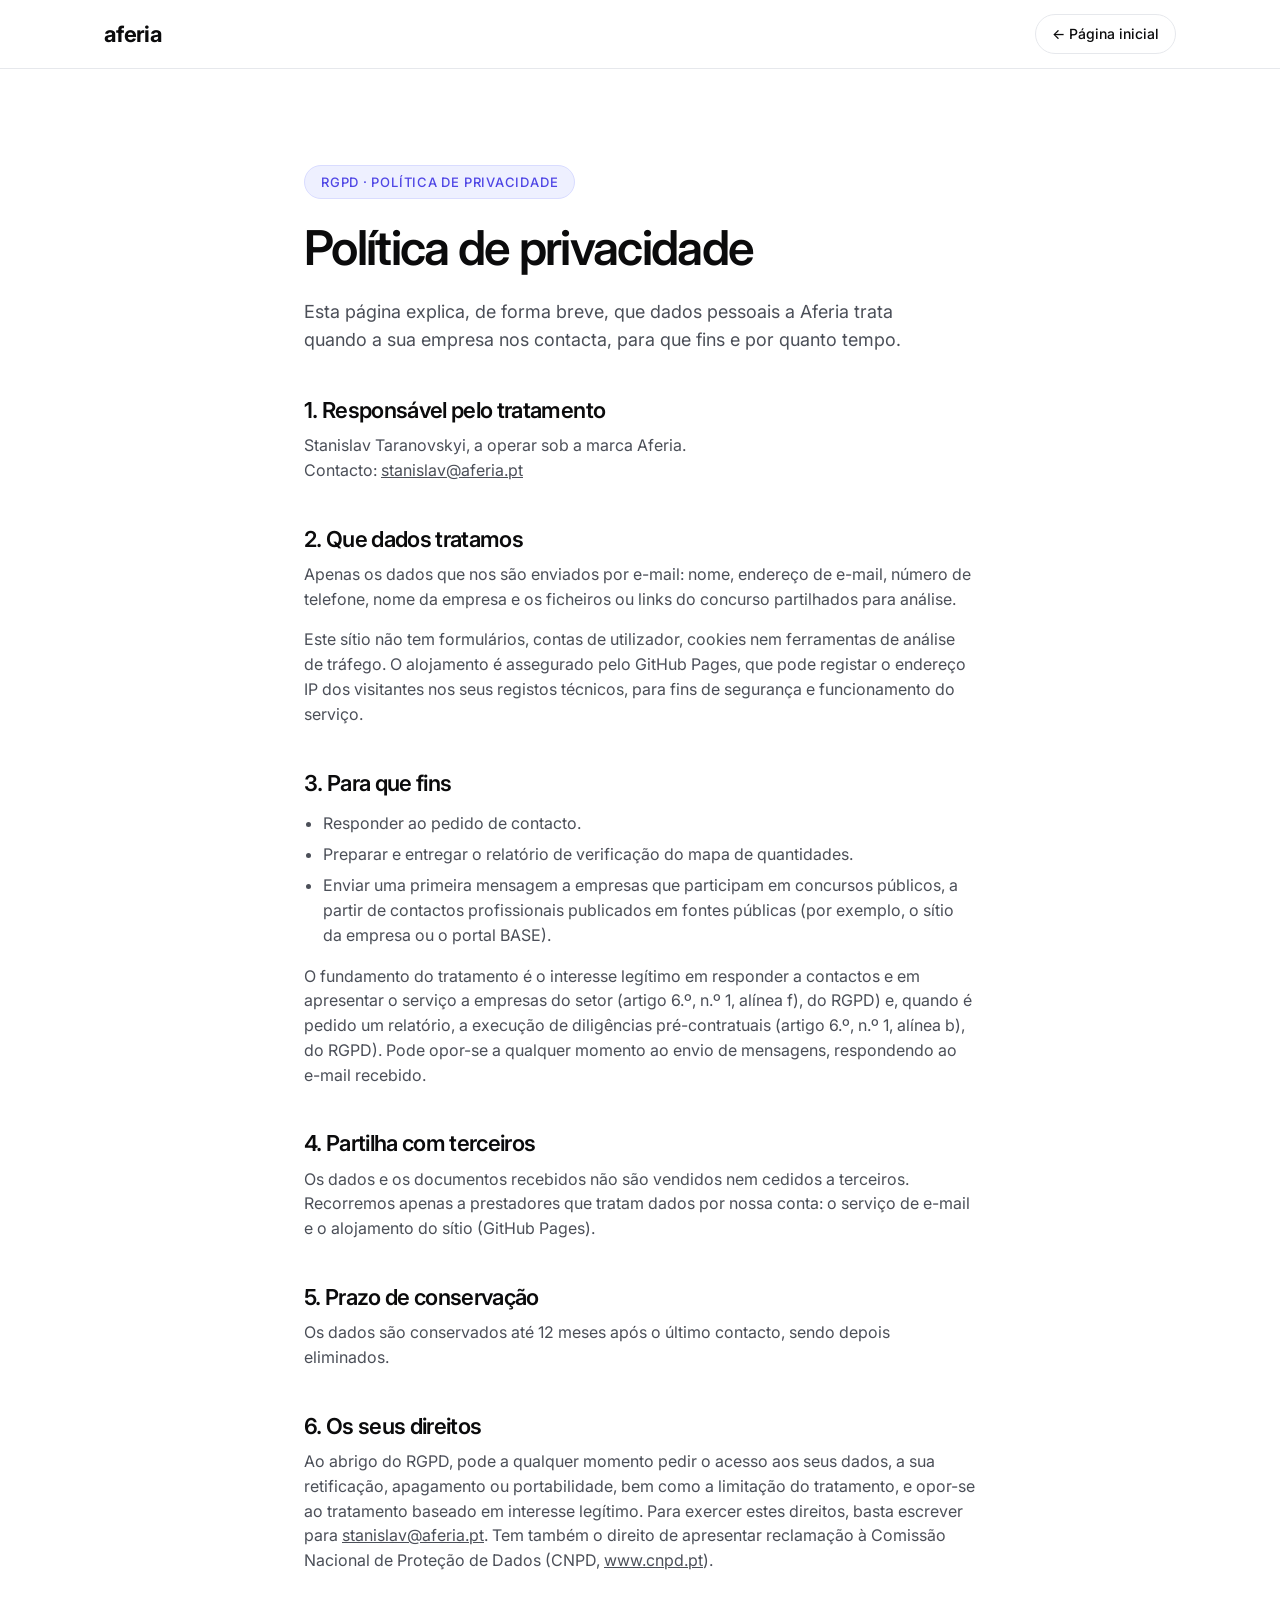
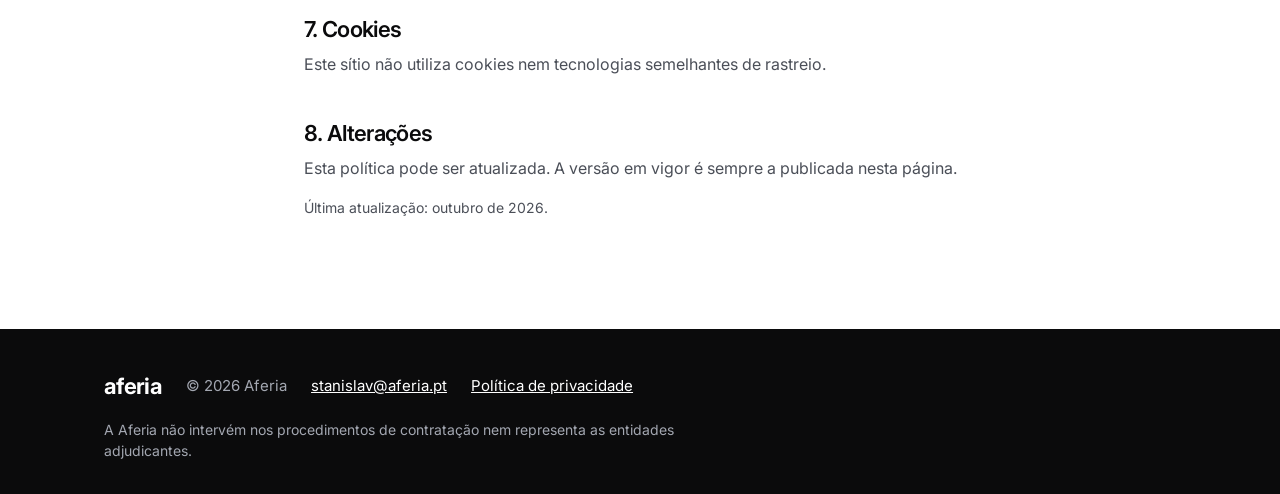
==== commit fb907a74: "Privacidade: secção 6 revista (portabilidade, oposição, ligação à CNPD) Co-Authored-By: Claude Fable" ====
--- a/privacidade/index.html
+++ b/privacidade/index.html
@@ -61,7 +61,7 @@
         <p>Os dados são conservados até 12 meses após o último contacto, sendo depois eliminados.</p>
 
         <h2>6. Os seus direitos</h2>
-        <p>Ao abrigo do RGPD, pode a qualquer momento pedir o acesso, a retificação ou o apagamento dos seus dados, bem como a limitação ou oposição ao tratamento. Para exercer estes direitos, basta escrever para <a href="mailto:stanislav@aferia.pt">stanislav@aferia.pt</a>. Tem também o direito de apresentar reclamação à Comissão Nacional de Proteção de Dados (CNPD).</p>
+        <p>Ao abrigo do RGPD, pode a qualquer momento pedir o acesso aos seus dados, a sua retificação, apagamento ou portabilidade, bem como a limitação do tratamento, e opor-se ao tratamento baseado em interesse legítimo. Para exercer estes direitos, basta escrever para <a href="mailto:stanislav@aferia.pt">stanislav@aferia.pt</a>. Tem também o direito de apresentar reclamação à Comissão Nacional de Proteção de Dados (CNPD, <a href="https://www.cnpd.pt" target="_blank" rel="noopener">www.cnpd.pt</a>).</p>
 
         <h2>7. Cookies</h2>
         <p>Este sítio não utiliza cookies nem tecnologias semelhantes de rastreio.</p>
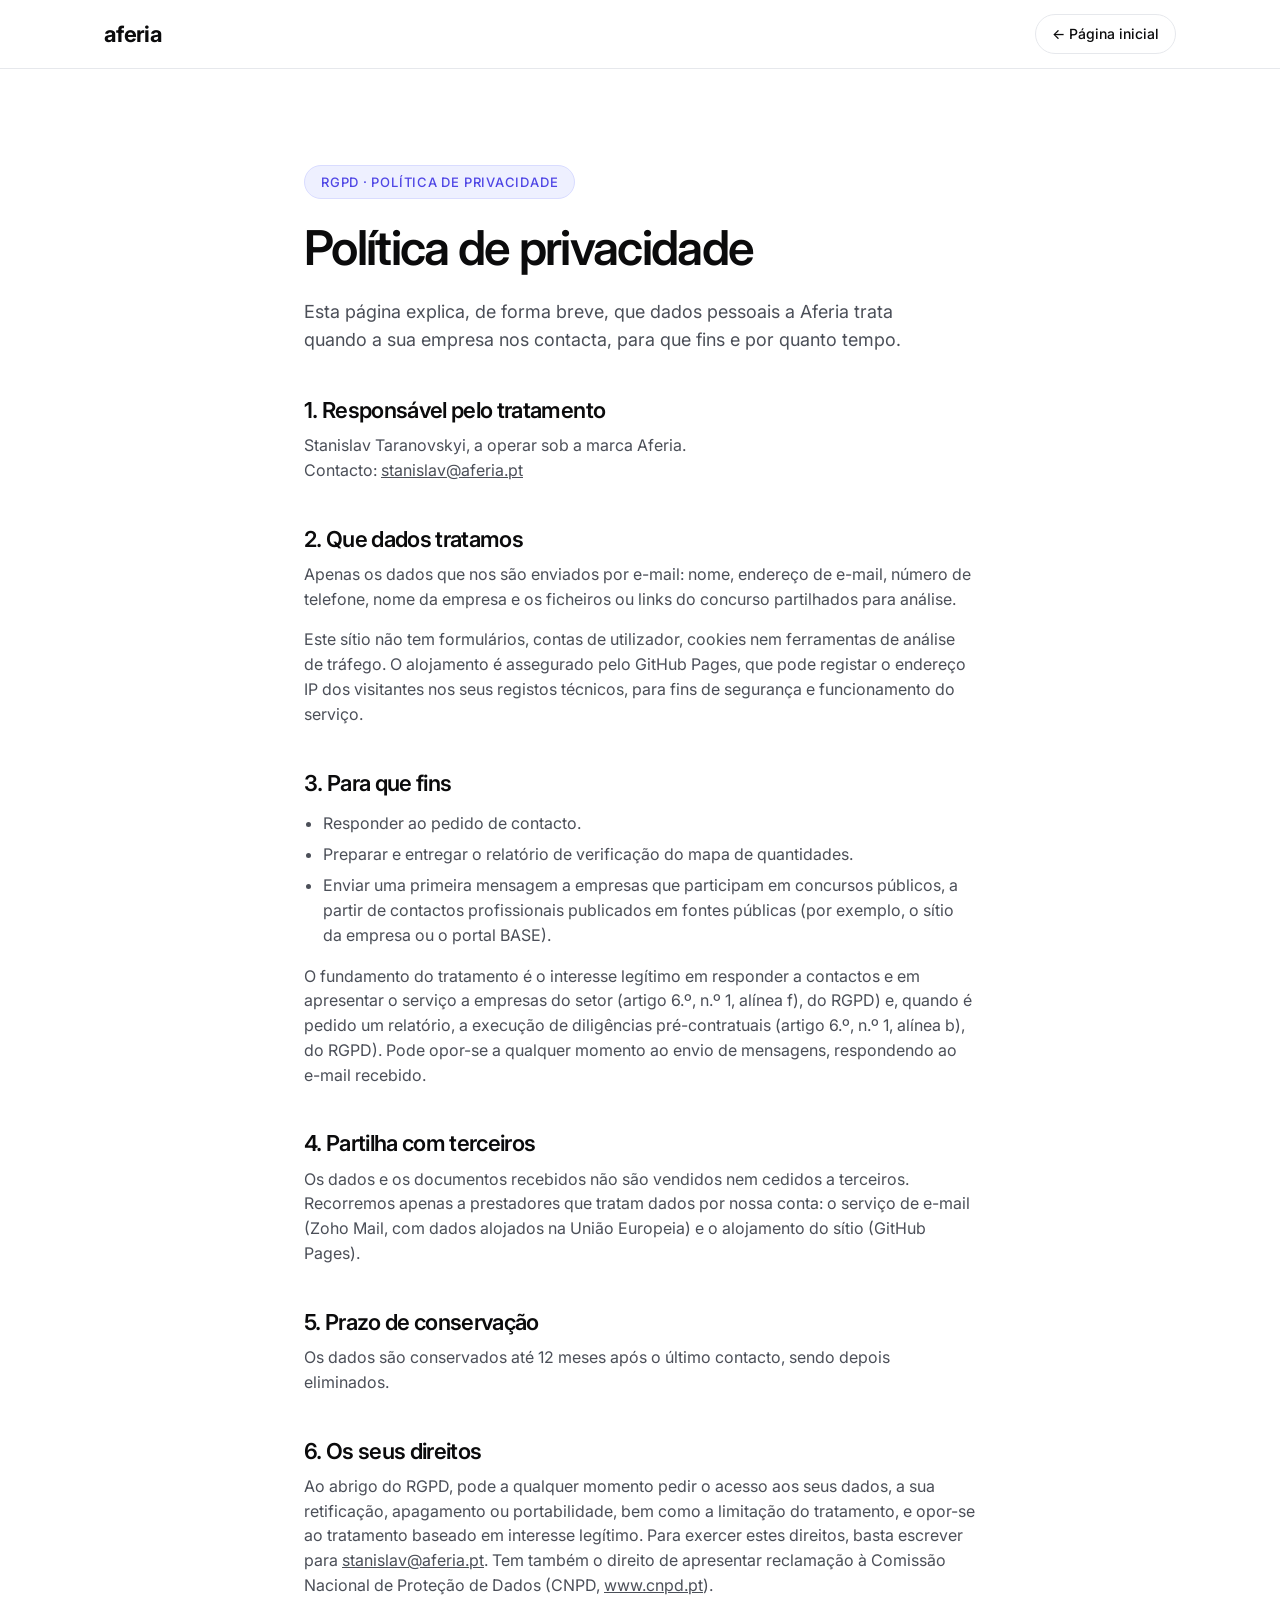
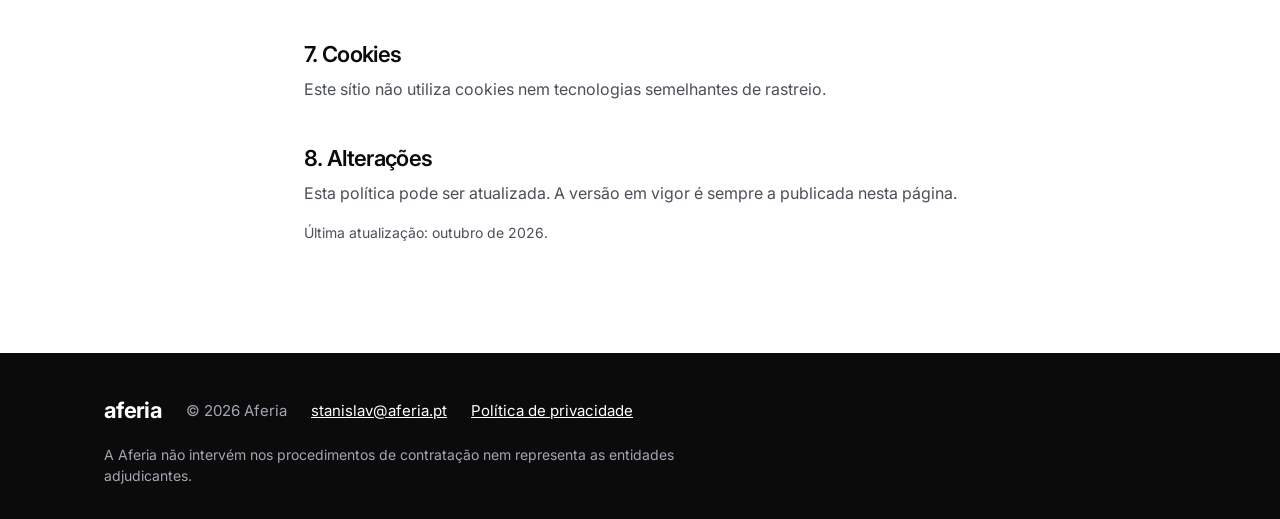
==== commit dae3deae: "Privacidade: Zoho Mail (dados na UE) como prestador de e-mail Co-Authored-By: Claude Fable 5.1 <nore" ====
--- a/privacidade/index.html
+++ b/privacidade/index.html
@@ -55,7 +55,7 @@
         <h2>4. Partilha com terceiros</h2>
         <!-- Se forem usadas ferramentas de IA na análise, acrescentar ao fim do parágrafo:
              « e ferramentas de processamento de texto usadas na análise dos documentos do concurso» -->
-        <p>Os dados e os documentos recebidos não são vendidos nem cedidos a terceiros. Recorremos apenas a prestadores que tratam dados por nossa conta: o serviço de e-mail e o alojamento do sítio (GitHub Pages).</p>
+        <p>Os dados e os documentos recebidos não são vendidos nem cedidos a terceiros. Recorremos apenas a prestadores que tratam dados por nossa conta: o serviço de e-mail (Zoho Mail, com dados alojados na União Europeia) e o alojamento do sítio (GitHub Pages).</p>
 
         <h2>5. Prazo de conservação</h2>
         <p>Os dados são conservados até 12 meses após o último contacto, sendo depois eliminados.</p>
